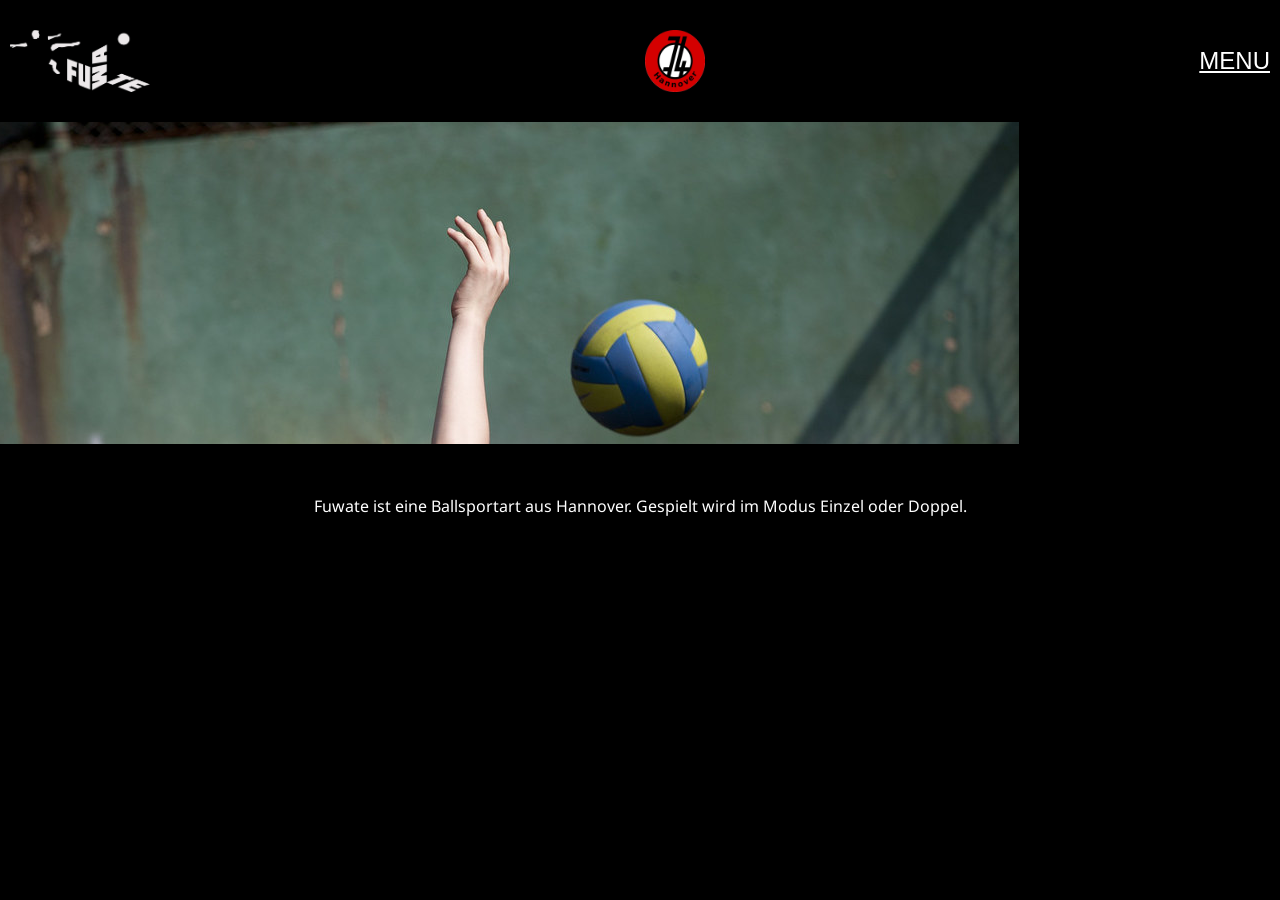
==== index.html @ b855edd0 "First commit" ====
<!DOCTYPE html>
<html lang="de">
<head>
    <meta charset="utf-8">
    <meta name="viewport" content="width=device-width, initial-scale=1.0">

    <link rel="preconnect" href="https://fonts.googleapis.com">
    <link rel="preconnect" href="https://fonts.gstatic.com" crossorigin>
    <link href="https://fonts.googleapis.com/css2?family=Noto+Sans:ital,wght@0,100..900;1,100..900&display=swap" rel="stylesheet">
    <link rel="stylesheet" href="css/styles.css">

    <title>Fuwate</title>
</head>
<body>
    <header class="header">
        <img class="logo" src="media/logo_black.png" alt="Das Fuwate Logo"/>
        <img class="logo-sg" src="media/sg74_logo.png" alt="Das SG74 Logo"/>
        <button id="menu_button" class="menu-button">MENU</button>
    </header>
    <div class="nav-wrapper">
        <nav class="nav">
            <a>Start</a>
            <a>&Uuml;ber Fuwate</a>
            <a>Ligabetrieb</a>
            <a>Spielort und Training</a>
            <a>Spielszenen</a>
            <a>Kontakt</a>
        </nav>
    </div>
    <main>
        <section id="about">
            <img class="full-width-img" src="media/ben_and_ball.png" alt="Ein Ball in der Luft ist zu sehen.">
            <p class="full-width-box-paragraph">Fuwate ist eine Ballsportart aus Hannover. Gespielt wird im Modus Einzel oder Doppel.</p>
        </section>
    </main>

    <script src="js/script.js">
    </script>
</body>
</html>
---- css/styles.css ----
/*Targeting all elements*/
*, *::before, *::after {
  box-sizing: border-box;
  margin: 0;
  padding: 0;
}

/* root variable setup */
:root {
  --bg-color: #000;
  --default-font-color: #ffffff;
  --font-weight-base: 400;
  --font-size-base: 1rem;            /* 16px default */
  --line-height-base: 1.5;
}

/* 3. Global HTML/Body Setup */
html {
  font-size: 100%;                   /* respects user browser defaults */
  scroll-behavior: smooth;
}

body {
  font-family: "Noto Sans", sans-serif;
  font-style: normal;
  font-variation-settings: "wdth" 100;
  font-optical-sizing: auto;
  font-size: var(--font-size-base);
  line-height: var(--line-height-base);
  color: var(--default-font-color);
  min-height: 100vh;
  background-color: var(--bg-color);
  -webkit-font-smoothing: antialiased;
}

/* 4. media elements safety */
img, picture, video, canvas, svg {
  display: block;
  max-width: 100%;
}

/*************************************************/

.header{
    display: flex;
    padding: 30px 10px;
    justify-content: space-between;
}

.logo{width: 140px;}
.logo-sg{width: 60px;}
.menu-button{
    background-color: var(--bg-color);
    color: var(--default-font-color);
    font-size: 1.5rem;
    text-decoration: underline;
    border: none;
}

.nav-wrapper {
  display: grid;
  grid-template-rows: 0fr;
  transition: grid-template-rows 0.35s ease, opacity 0.35s ease;
  opacity: 0;
}

.nav-wrapper.open {
  grid-template-rows: 1fr;
  opacity: 1;
}

.nav {
  overflow: hidden;
  display: flex;
  flex-direction: column;
  align-items: center;
}

.nav a{
    color: var(--default-font-color);
    text-decoration: none;
}

.full-width-box-paragraph{width: 100%;
                          text-align: center;
                          padding: 50px;
}
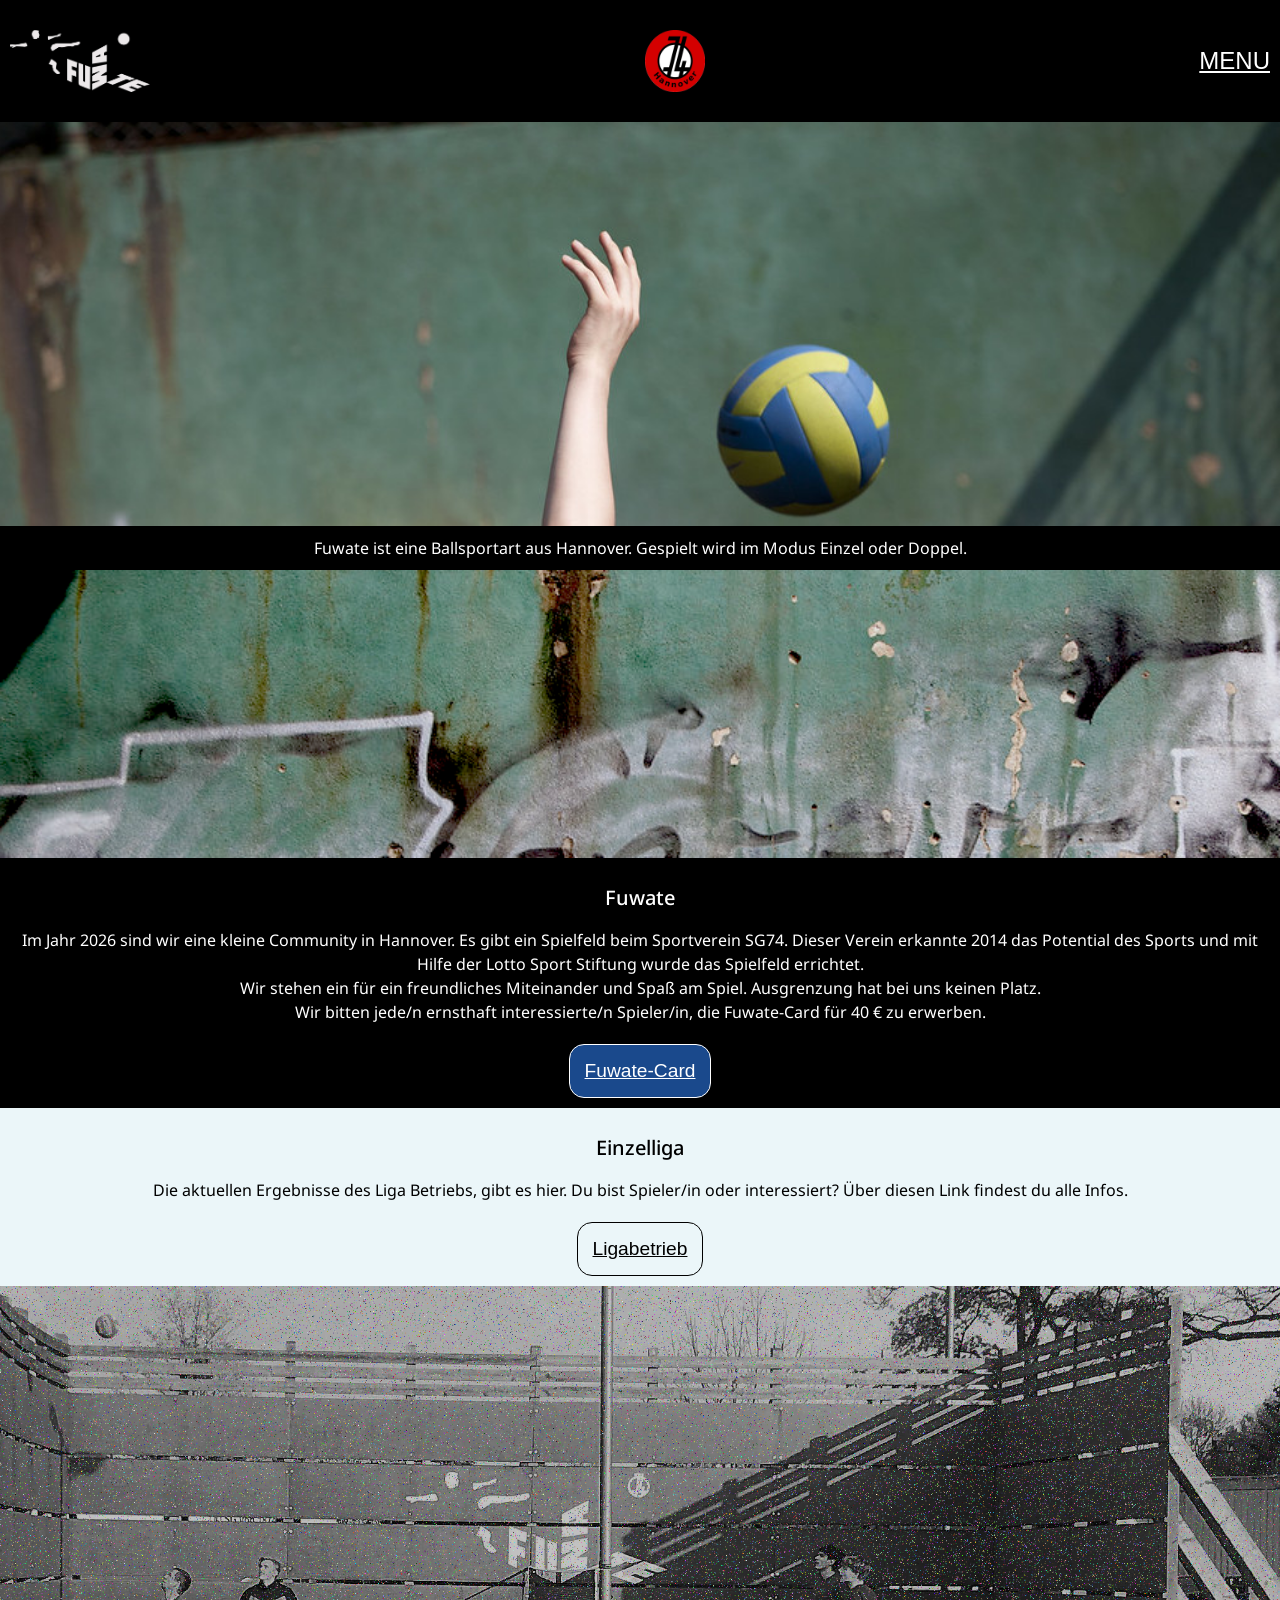
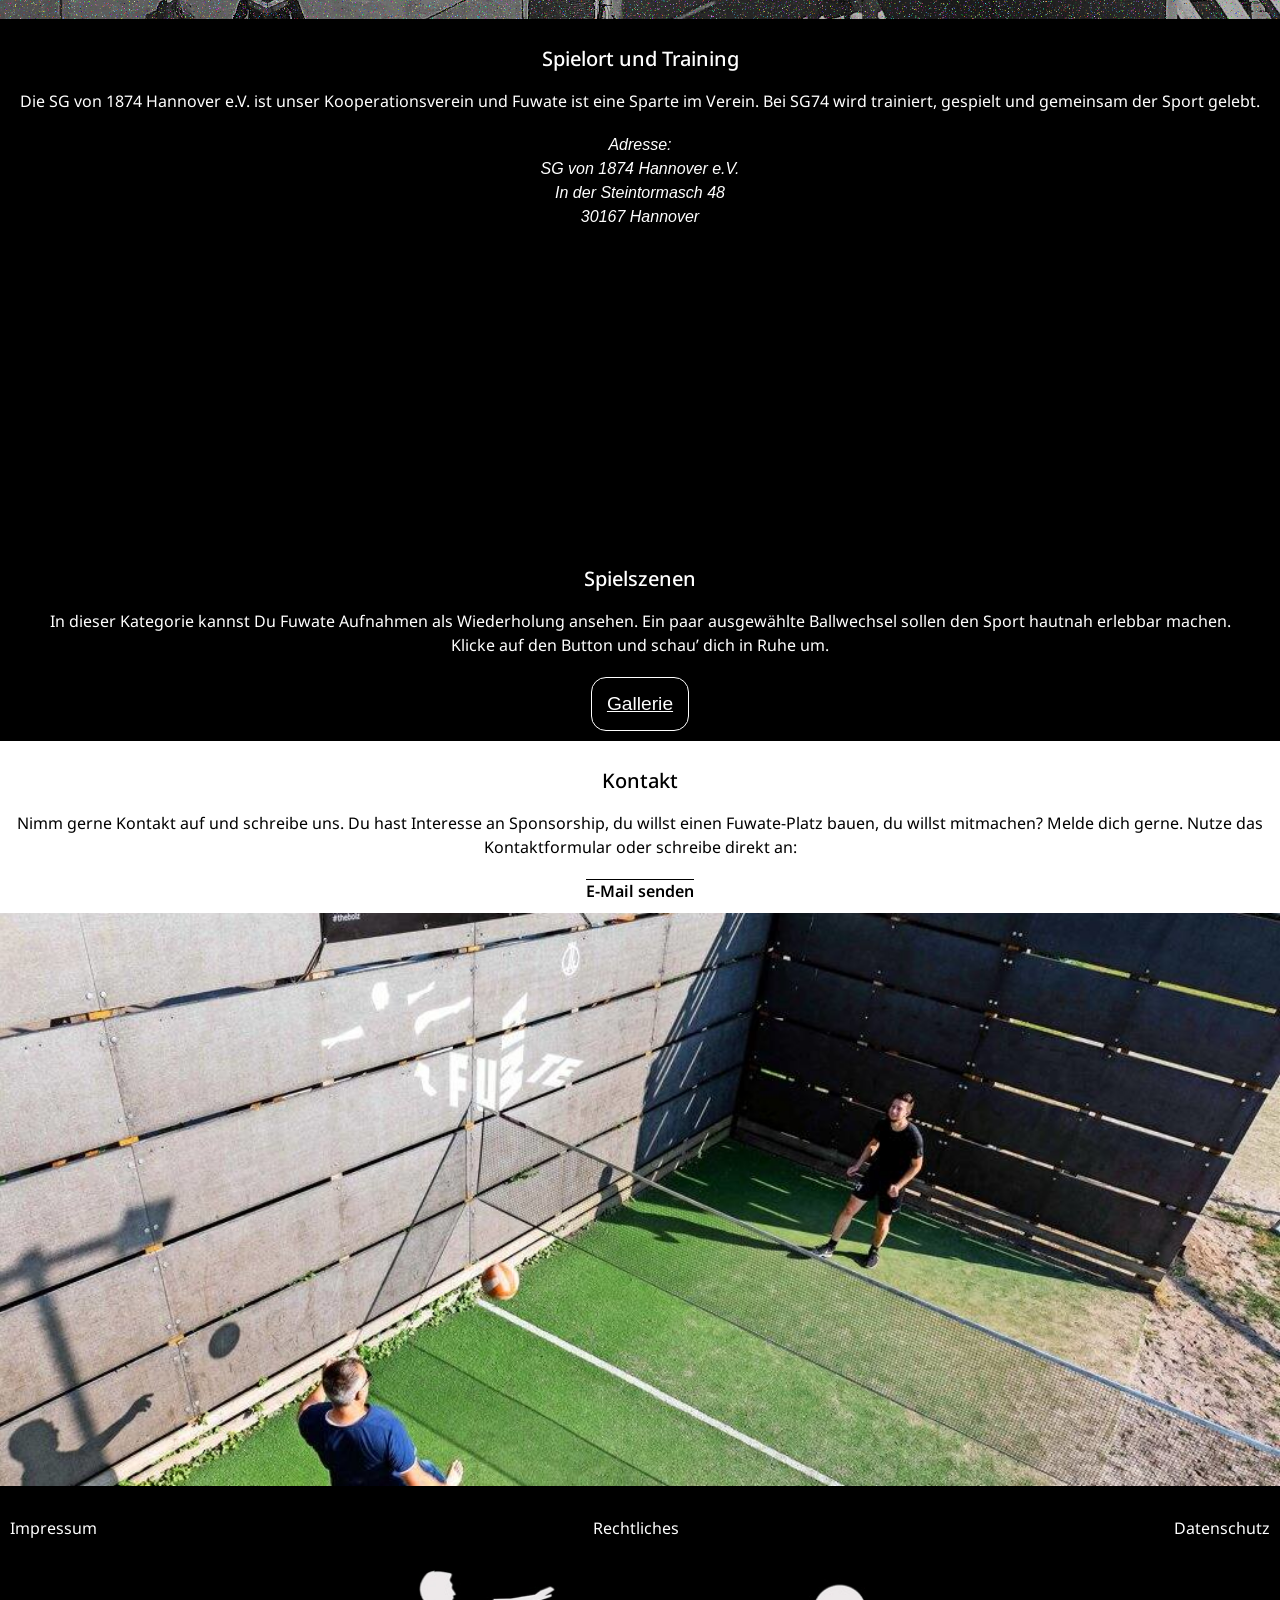
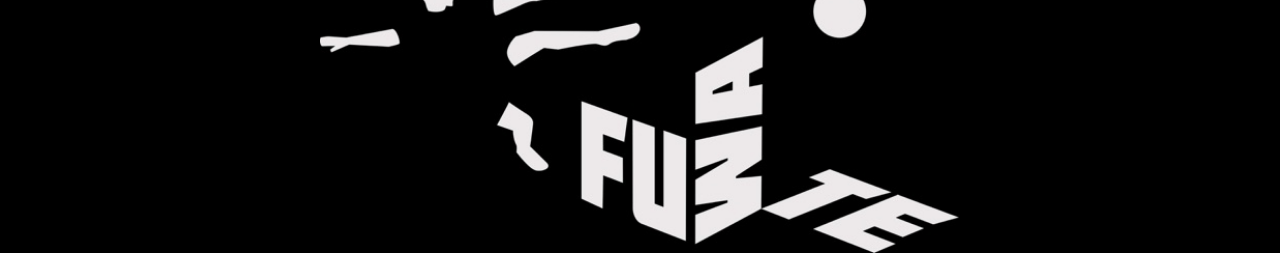
==== commit 9435dcf3: "sprint review1" ====
--- a/index.html
+++ b/index.html
@@ -12,15 +12,16 @@
     <title>Fuwate</title>
 </head>
 <body>
-    <header class="header">
-        <img class="logo" src="media/logo_black.png" alt="Das Fuwate Logo"/>
-        <img class="logo-sg" src="media/sg74_logo.png" alt="Das SG74 Logo"/>
+    <header class="flex-row-hd-ft">
+        <img id="img_fuwate_reload" class="logo" src="media/logo_black.png" alt="Das Fuwate Logo"/>
+        <img id="img_sg" class="logo-sg" src="media/sg74_logo.png" alt="Das SG74 Logo"/>
         <button id="menu_button" class="menu-button">MENU</button>
     </header>
     <div class="nav-wrapper">
         <nav class="nav">
             <a>Start</a>
             <a>&Uuml;ber Fuwate</a>
+            <a>Fuwate-Card</a>
             <a>Ligabetrieb</a>
             <a>Spielort und Training</a>
             <a>Spielszenen</a>
@@ -28,11 +29,106 @@
         </nav>
     </div>
     <main>
-        <section id="about">
+        <section id="hero">
             <img class="full-width-img" src="media/ben_and_ball.png" alt="Ein Ball in der Luft ist zu sehen.">
             <p class="full-width-box-paragraph">Fuwate ist eine Ballsportart aus Hannover. Gespielt wird im Modus Einzel oder Doppel.</p>
+            <img class="full-width-img" src="media/wall.png" alt="Hier wird die Wand eines Fuwate Platzes als Ausschnitt gezeigt">
         </section>
+        <section id="about">
+            <div class="flex-container-column">
+                <h2 class="heading">Fuwate</h2>
+                <p class="full-width-box-paragraph">
+                    Im Jahr 2026 sind wir eine kleine
+                    Community in Hannover. Es gibt ein
+                    Spielfeld beim Sportverein SG74. Dieser
+                    Verein erkannte 2014 das Potential des
+                    Sports und mit Hilfe der Lotto Sport
+                    Stiftung wurde das Spielfeld errichtet.
+                    <br>
+                    Wir stehen ein für ein freundliches
+                    Miteinander und Spaß am Spiel. 
+                    Ausgrenzung hat bei uns keinen Platz.
+                    <br>                    
+                    Wir bitten jede/n ernsthaft interessierte/n
+                    Spieler/in, die Fuwate-Card für 40 € zu erwerben.
+                </p>
+                <button id="card_button" class="button-rounded blue">Fuwate-Card</button>
+            </div>
+        </section>
+        <section id="league">
+            <div class="flex-container-column light-blue-bg">
+                <h2 class="heading">Einzelliga</h2>
+                <p class="full-width-box-paragraph">
+                    Die aktuellen Ergebnisse des Liga
+                    Betriebs, gibt es hier. Du bist Spieler/in
+                    oder interessiert? Über diesen Link findest
+                    du alle Infos.
+                </p>
+                <button id="league_button" class="button-rounded light-blue">Ligabetrieb</button>
+            </div>
+        </section>
+        <img class="full-width-img" src="media/wide_court.png" alt="Abgebildet ist ein Fuwate Platz.">
+        <section id="location">
+            <div class="flex-container-column">
+                <h2 class="heading">Spielort und Training</h2>
+                <p class="full-width-box-paragraph">
+                    Die SG von 1874 Hannover e.V. ist unser
+                    Kooperationsverein und Fuwate ist eine Sparte im
+                    Verein. Bei SG74 wird trainiert, gespielt und
+                    gemeinsam der Sport gelebt.
+                    <address class="full-width-box-paragraph">
+                        Adresse:</br>
+                        SG von 1874 Hannover e.V.</br>
+                        In der Steintormasch 48</br>
+                        30167 Hannover</br>
+                    </address>
+                </p>
+                <iframe
+                    src="https://www.google.com/maps/embed?pb=!1m18!1m12!1m3!1d2435.3419835889476!2d9.691663777051284!3d52.382350546411196!2m3!1f0!2f0!3f0!3m2!1i1024!2i768!4f13.1!3m3!1m2!1s0x47b07537e6d040b1%3A0x2c07a4f1863a521e!2sFuWaTe%20(Fu%C3%9FballWandTennis)!5e0!3m2!1sen!2sde!4v1789130234464!5m2!1sen!2sde"
+                    class="full-width-img" height="300px" style="border:0;" allowfullscreen="" loading="lazy"
+                    referrerpolicy="strict-origin-when-cross-origin">
+                </iframe>
+            </div>
+        </section>
+        <section id="replays">
+            <div class="flex-container-column">
+                <h2 class="heading">Spielszenen</h2>
+                <p class="full-width-box-paragraph">
+                    In dieser Kategorie kannst Du Fuwate
+                    Aufnahmen als Wiederholung ansehen. Ein
+                    paar ausgewählte Ballwechsel sollen den
+                    Sport hautnah erlebbar machen.
+                </br>
+                    Klicke auf den Button und schau’ dich in
+                    Ruhe um.
+                </p>
+                <button id="replays_button" class="button-rounded white">Gallerie</button>
+            </div>
+        </section>
+        <section id="contact">
+            <div class="flex-container-column white-bg">
+                <h2 class="heading">Kontakt</h2>
+                <p class="full-width-box-paragraph">
+                    Nimm gerne Kontakt auf und schreibe uns. Du
+                    hast Interesse an Sponsorship, du willst
+                    einen Fuwate-Platz bauen, du willst
+                    mitmachen? Melde dich gerne.
+                    Nutze das Kontaktformular oder schreibe
+                    direkt an:
+                </p>
+                <a class="mail" href="mailto:kontakt@fuwate.de">E-Mail senden</a>
+                <!--KONTAKTFORMULAR-->
+            </div>
+        </section>
+        <img class="full-width-img" src="media/court_from_above.png" alt="Fotografiert wurde ein Fuwate Platz von oben aus der Luft.">
     </main>
+
+    <footer class="flex-row-hd-ft">
+        <a>Impressum</a>
+        <a>Rechtliches</a>
+        <a>Datenschutz</a>
+    </footer>
+    <img class="center-img" src="media/logo_black.png" alt="Das Fuwate Logo" />
 
     <script src="js/script.js">
     </script>
--- a/css/styles.css
+++ b/css/styles.css
@@ -9,6 +9,8 @@
 :root {
   --bg-color: #000;
   --default-font-color: #ffffff;
+  --blue: #1a498c;
+  --light-blue: #ebf6f9;
   --font-weight-base: 400;
   --font-size-base: 1rem;            /* 16px default */
   --line-height-base: 1.5;
@@ -41,20 +43,20 @@
 
 /*************************************************/
 
-.header{
-    display: flex;
-    padding: 30px 10px;
-    justify-content: space-between;
+.flex-row-hd-ft{
+  display: flex;
+  padding: 30px 10px;
+  justify-content: space-between;
 }
 
 .logo{width: 140px;}
 .logo-sg{width: 60px;}
 .menu-button{
-    background-color: var(--bg-color);
-    color: var(--default-font-color);
-    font-size: 1.5rem;
-    text-decoration: underline;
-    border: none;
+  background-color: var(--bg-color);
+  color: var(--default-font-color);
+  font-size: 1.5rem;
+  text-decoration: underline;
+  border: none;
 }
 
 .nav-wrapper {
@@ -76,12 +78,80 @@
   align-items: center;
 }
 
-.nav a{
-    color: var(--default-font-color);
-    text-decoration: none;
+.nav a, footer a{
+  color: var(--default-font-color);
+  text-decoration: none;
 }
 
-.full-width-box-paragraph{width: 100%;
-                          text-align: center;
-                          padding: 50px;
+.full-width-img{
+  width: 100%;
 }
+
+.flex-container-column{
+  display: flex;
+  flex-direction: column;
+  align-items: center;
+  padding: 20px 0 0 0;
+}
+
+.heading{
+  font-size: 1.25rem;
+  font-weight: 500;
+  text-align: center;
+  padding: 5px 0 5px 0;
+}
+
+.full-width-box-paragraph {
+  width: 100%;
+  text-align: center;
+  padding: 10px;
+}
+
+.button-rounded{
+  border-radius: 15px;
+  cursor: pointer;
+
+  font-size: 1.2rem;
+  font-weight: 500;
+  text-decoration: underline;
+  padding: 15px;
+  margin: 10px
+}
+
+.blue{
+  background-color:var(--blue);
+  color: var(--default-font-color);
+  border: 1px solid var(--default-font-color);
+}
+
+.mail{
+  color: var(--bg-color);
+  font-weight: 600;
+  text-decoration: overline;
+  padding: 10px;
+}
+
+.center-img{margin:auto;
+            width: 50%;}
+
+.light-blue-bg{
+  background-color:var(--light-blue);
+  color: var(--bg-color);
+}
+
+.white-bg{
+  background-color:var(--default-font-color);
+  color: var(--bg-color);
+}
+
+.light-blue{
+  background-color:var(--light-blue);
+  color: var(--bg-color);
+  border: 1px solid var(--bg-color);
+}
+
+.white{
+  background-color:var(--bg-color);
+  color: var(--default-font-color);
+  border: 1px solid var(--default-font-color);
+}
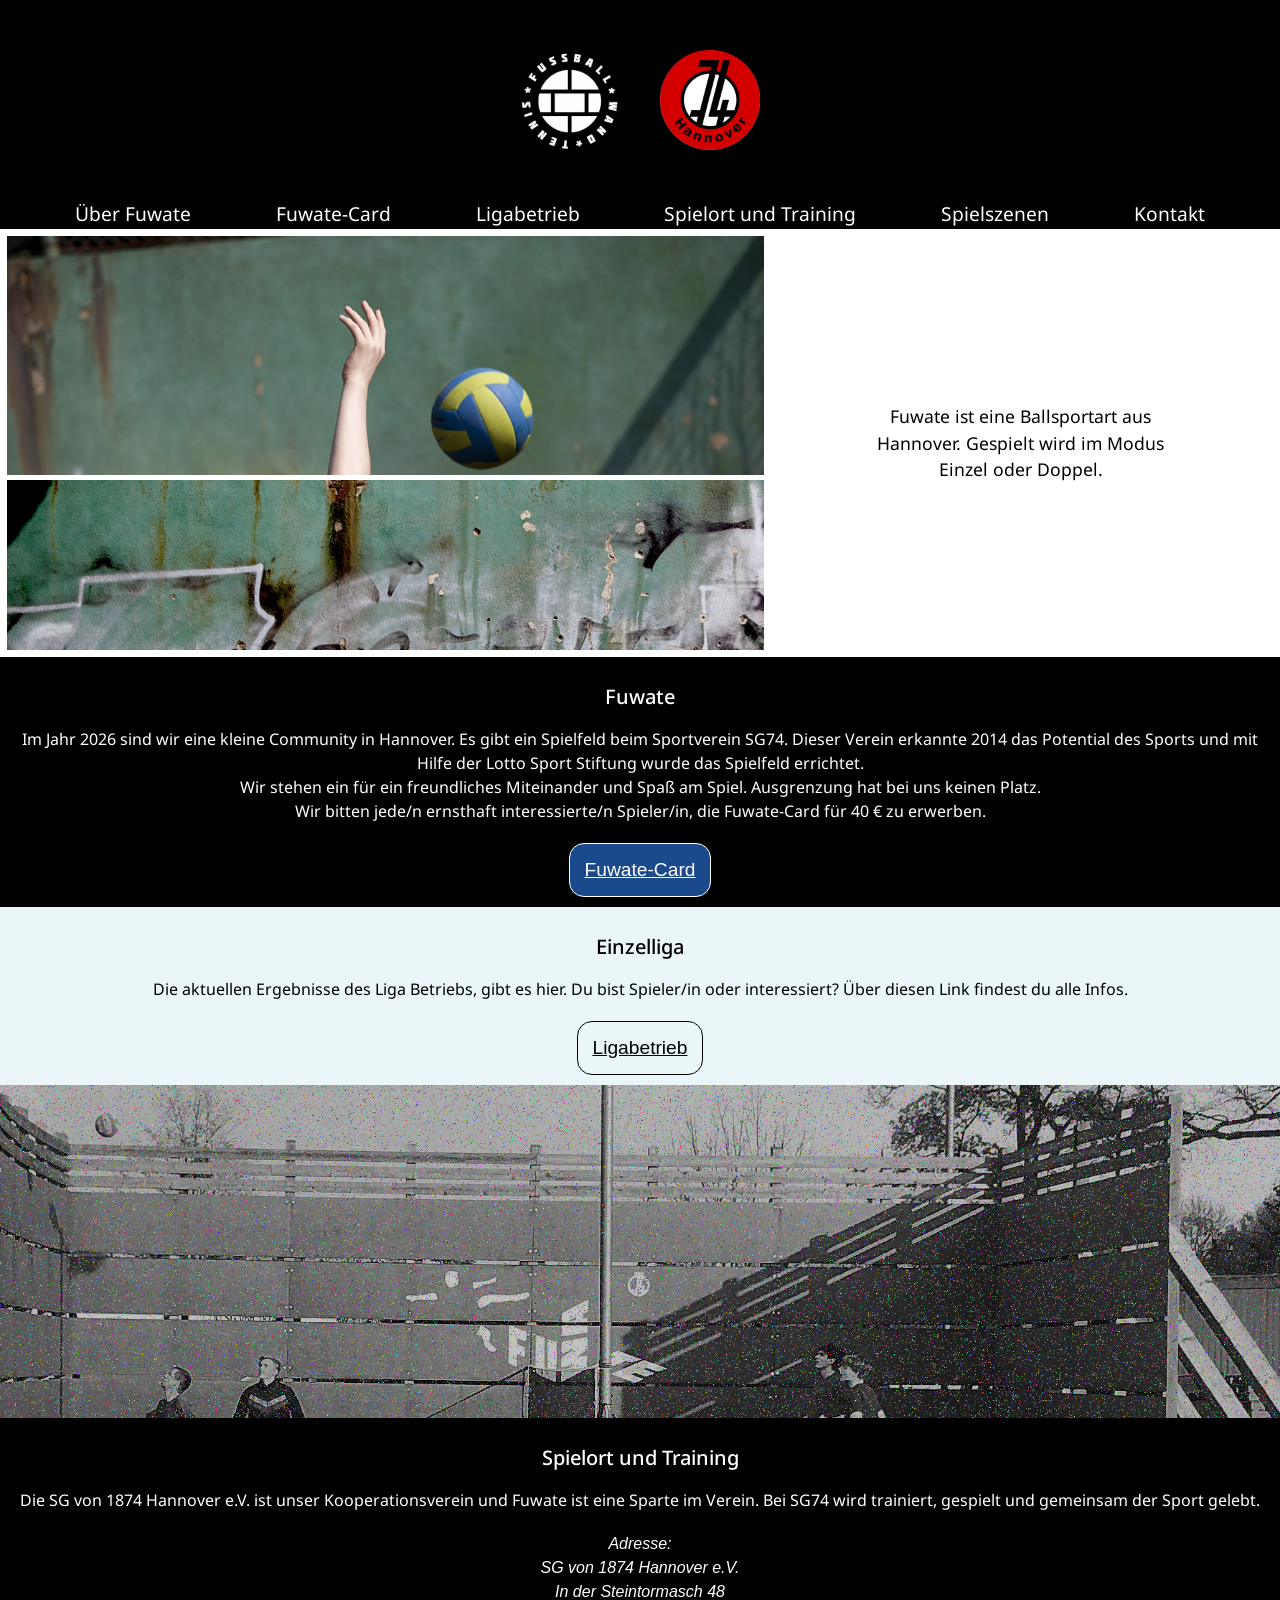
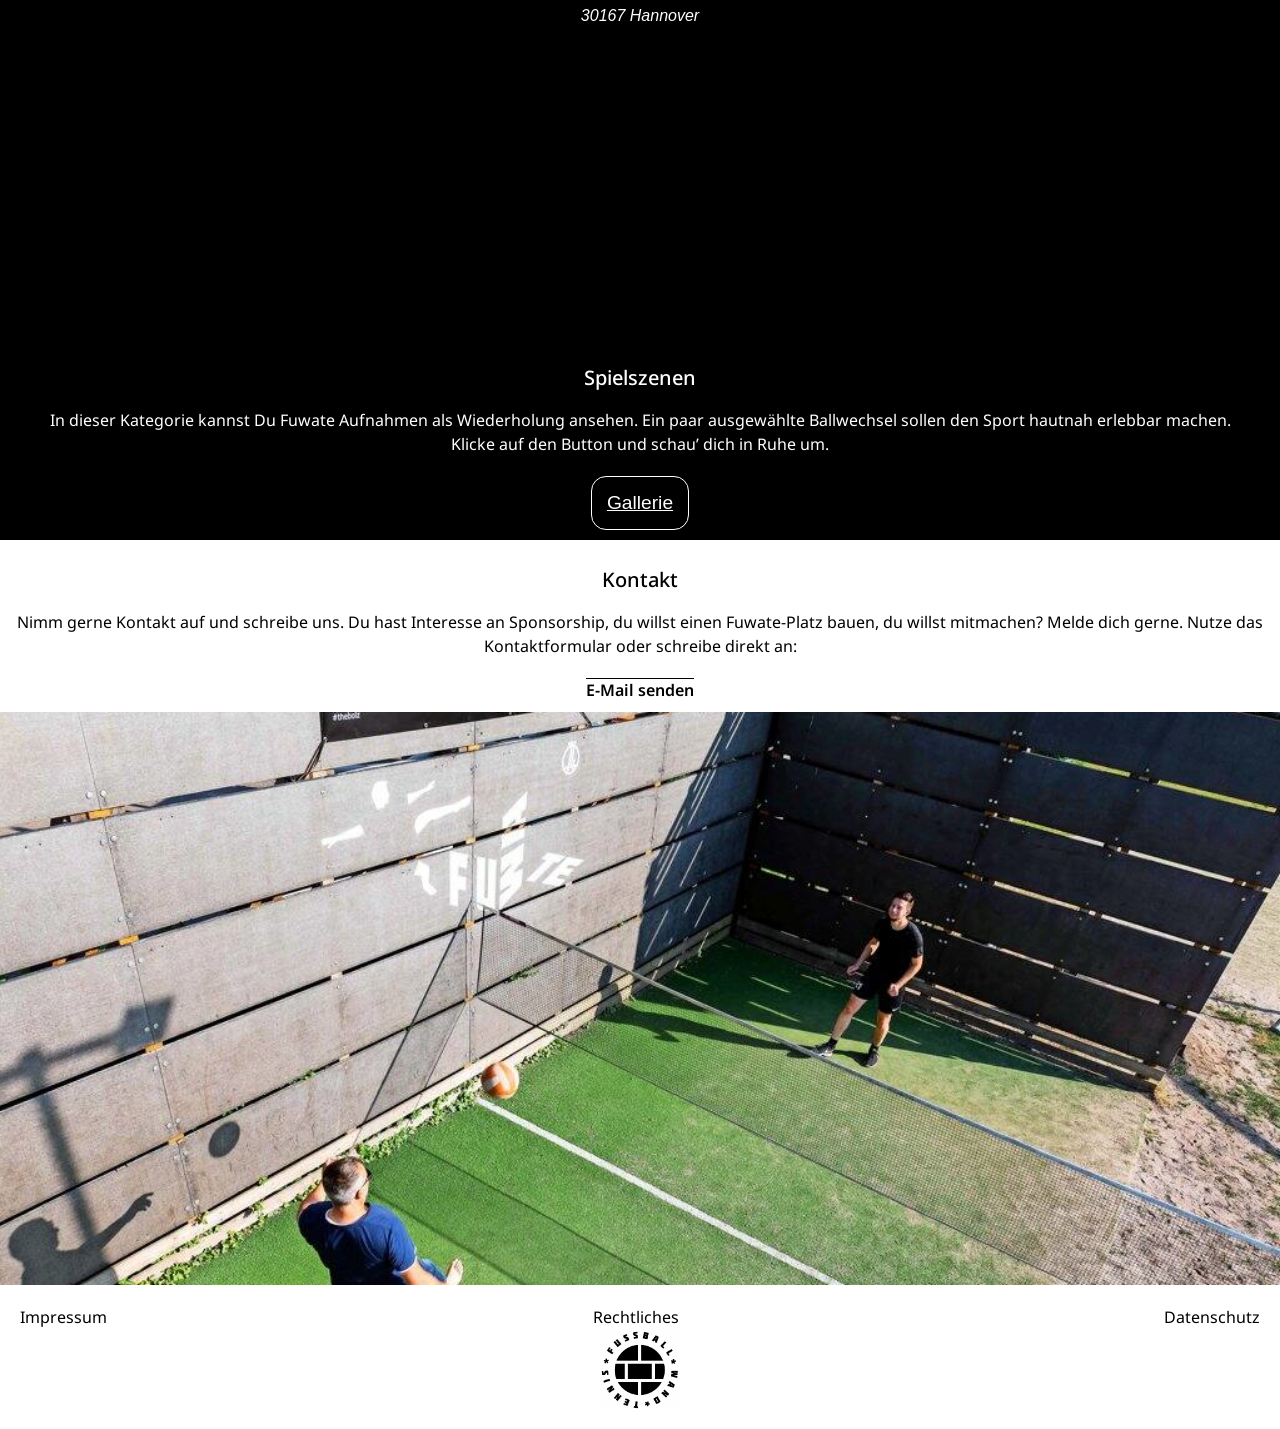
==== commit 503c3a87: "some progress in respo design" ====
--- a/index.html
+++ b/index.html
@@ -12,14 +12,13 @@
     <title>Fuwate</title>
 </head>
 <body>
-    <header class="flex-row-hd-ft">
+    <header class="flex-row-hd">
         <img id="img_fuwate_reload" class="logo" src="media/logo_black.png" alt="Das Fuwate Logo"/>
         <img id="img_sg" class="logo-sg" src="media/sg74_logo.png" alt="Das SG74 Logo"/>
         <button id="menu_button" class="menu-button">MENU</button>
     </header>
     <div class="nav-wrapper">
         <nav class="nav">
-            <a>Start</a>
             <a>&Uuml;ber Fuwate</a>
             <a>Fuwate-Card</a>
             <a>Ligabetrieb</a>
@@ -29,7 +28,7 @@
         </nav>
     </div>
     <main>
-        <section id="hero">
+        <section class="grid-container-lg-respo" id="hero">
             <img class="full-width-img" src="media/ben_and_ball.png" alt="Ein Ball in der Luft ist zu sehen.">
             <p class="full-width-box-paragraph">Fuwate ist eine Ballsportart aus Hannover. Gespielt wird im Modus Einzel oder Doppel.</p>
             <img class="full-width-img" src="media/wall.png" alt="Hier wird die Wand eines Fuwate Platzes als Ausschnitt gezeigt">
@@ -123,12 +122,15 @@
         <img class="full-width-img" src="media/court_from_above.png" alt="Fotografiert wurde ein Fuwate Platz von oben aus der Luft.">
     </main>
 
-    <footer class="flex-row-hd-ft">
-        <a>Impressum</a>
-        <a>Rechtliches</a>
-        <a>Datenschutz</a>
+    <footer class="white-bg" >
+        <div class="flex-row-ft">
+            <a>Impressum</a>
+            <a>Rechtliches</a>
+            <a>Datenschutz</a>
+        </div>
+        <img class="logo center-img" src="media/logo_white.png" alt="Das Fuwate Logo ist abgebildet." />
     </footer>
-    <img class="center-img" src="media/logo_black.png" alt="Das Fuwate Logo" />
+    
 
     <script src="js/script.js">
     </script>
--- a/css/styles.css
+++ b/css/styles.css
@@ -43,14 +43,14 @@
 
 /*************************************************/
 
-.flex-row-hd-ft{
-  display: flex;
-  padding: 30px 10px;
+.flex-row-hd{
+  display: flex;
+  padding: 30px;
   justify-content: space-between;
 }
 
-.logo{width: 140px;}
-.logo-sg{width: 60px;}
+.logo{width: 80px;}
+.logo-sg{width: 80px;}
 .menu-button{
   background-color: var(--bg-color);
   color: var(--default-font-color);
@@ -131,15 +131,14 @@
   padding: 10px;
 }
 
-.center-img{margin:auto;
-            width: 50%;}
+.center-img{margin: auto;}
 
 .light-blue-bg{
   background-color:var(--light-blue);
   color: var(--bg-color);
 }
 
-.white-bg{
+.white-bg, .white-bg a{
   background-color:var(--default-font-color);
   color: var(--bg-color);
 }
@@ -154,4 +153,67 @@
   background-color:var(--bg-color);
   color: var(--default-font-color);
   border: 1px solid var(--default-font-color);
+}
+
+footer{padding: 20px;}
+.flex-row-ft{
+  display: flex;
+  flex-wrap: wrap;
+  justify-content: space-between;
+}
+
+@media (min-width: 900px) {
+  .flex-row-hd{
+    justify-content: center;
+  }
+
+  .flex-row-hd img{width: 100px; margin: 20px;}
+
+
+  .menu-button{display: none;}
+  .nav-wrapper {
+    display: block !important;
+    opacity: 1;
+  }
+  .nav {
+    display: flex;
+    flex-direction: row;
+    justify-content: space-evenly;
+    gap: 5px;
+  }
+
+  .nav > * {
+    font-size: larger;
+    margin: 0 5px;
+  }
+
+  .grid-container-lg-respo{
+    display: grid;
+    grid-template-columns: 3fr 2fr; 
+    grid-template-rows: auto auto;
+    gap: 5px;     
+    
+    background-color: var(--default-font-color);
+    color: var(--bg-color);
+    
+    border: 2mm solid var(--default-font-color);
+  }
+
+  .grid-container-lg-respo:nth-child(1){
+    grid-column: 1;
+    grid-row: 1;
+  }
+
+  .grid-container-lg-respo:nth-child(3){
+    grid-column: 1;
+    grid-row: 2;
+  }
+
+  .grid-container-lg-respo p{
+    grid-column: 2;       /* Place in the second column */
+    grid-row: 1 / span 2; /* Span across both row 1 and row 2 */
+    margin: auto;
+    width: 70%;
+    font-size: 1.1rem;
+  }
 }
